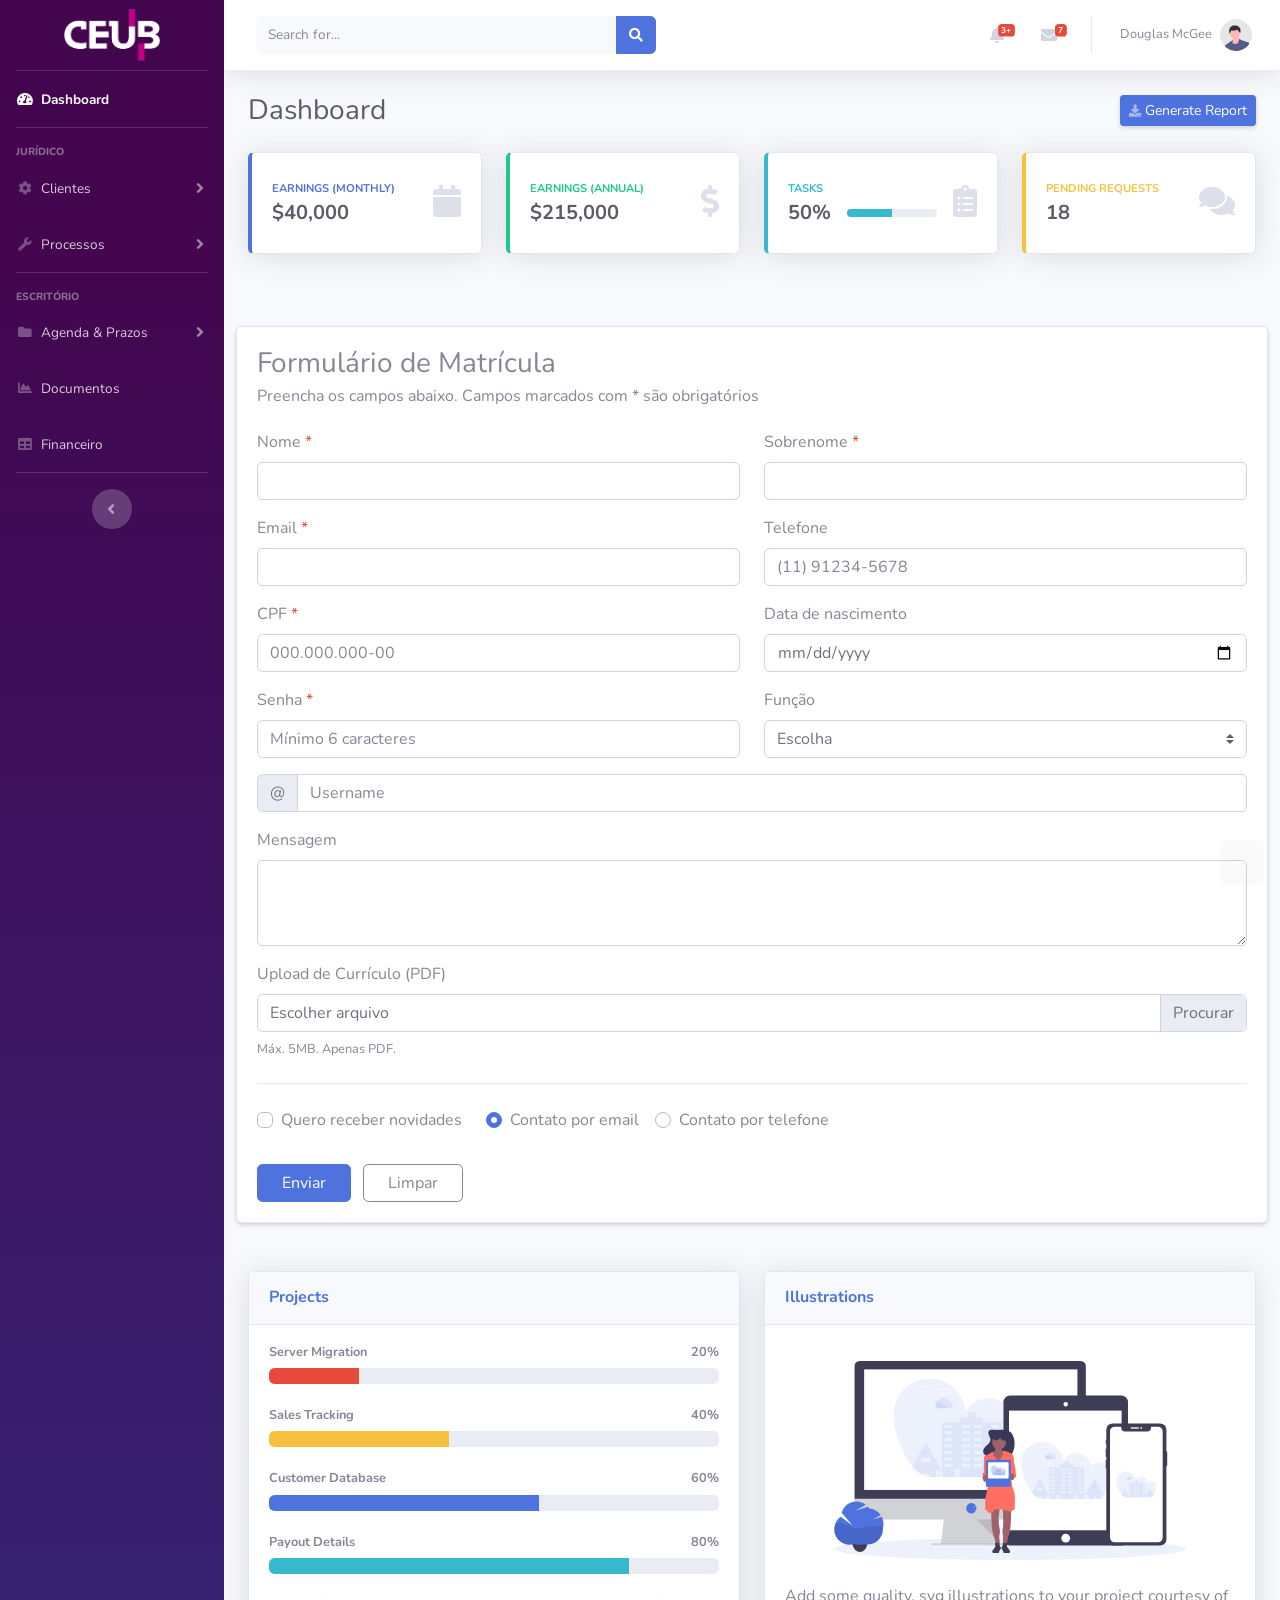
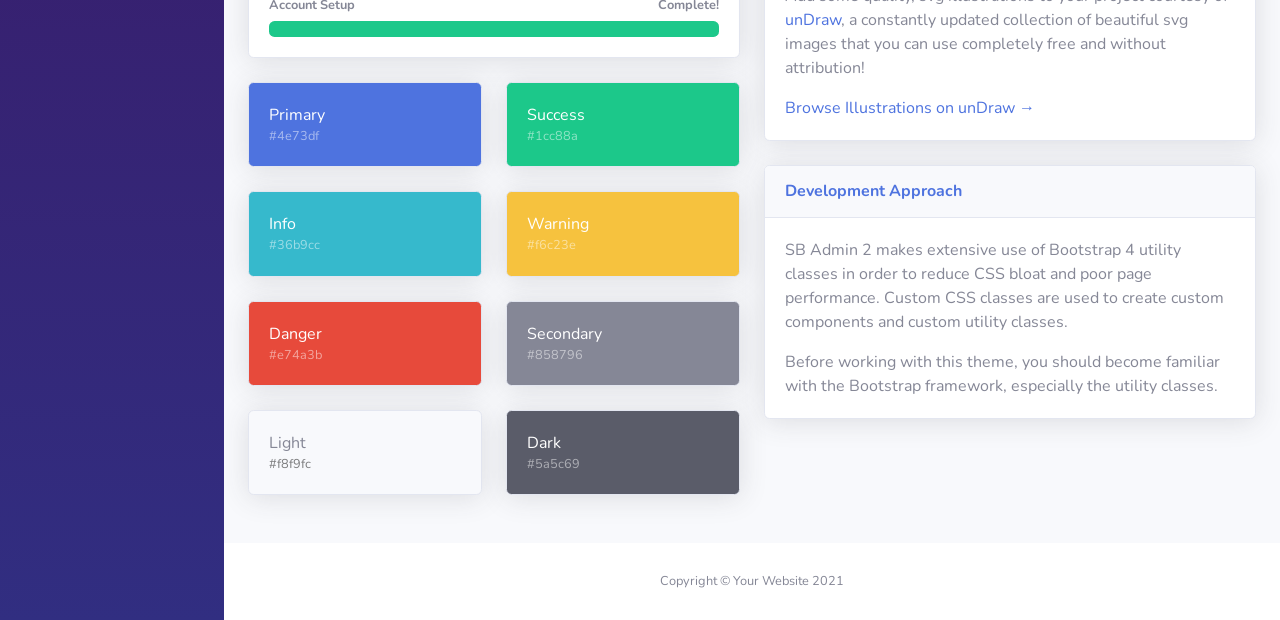
==== index.html @ 07733a58 "primeiro-commit" ====
<!DOCTYPE html>
<html lang="en">

<head>

    <meta charset="utf-8">
    <meta http-equiv="X-UA-Compatible" content="IE=edge">
    <meta name="viewport" content="width=device-width, initial-scale=1, shrink-to-fit=no">
    <meta name="description" content="">
    <meta name="author" content="">

    <title>CEUB</title>

    <!-- Custom fonts for this template-->
    <link href="vendor/fontawesome-free/css/all.min.css" rel="stylesheet" type="text/css">
    <link
        href="https://fonts.googleapis.com/css?family=Nunito:200,200i,300,300i,400,400i,600,600i,700,700i,800,800i,900,900i"
        rel="stylesheet">

    <!-- Custom styles for this template-->
    <link href="css/sb-admin-2.min.css" rel="stylesheet">

</head>

<body id="page-top">

    <!-- Page Wrapper -->
    <div id="wrapper">

        <!-- Sidebar -->
        <ul class="navbar-nav bg-gradient-primary sidebar sidebar-dark accordion" id="accordionSidebar">

            <a class="sidebar-brand d-flex align-items-center justify-content-center" href="index.html">
                <div class="sidebar-brand-icon">
                    <img src="./img/logo-ceub-negativa-colorida.webp" alt="logo" class="w-50">
                </div>
            </a>

            <hr class="sidebar-divider my-0">

            <li class="nav-item active">
                <a class="nav-link" href="index.html">
                    <i class="fas fa-fw fa-tachometer-alt"></i>
                    <span>Dashboard</span></a>
            </li>

            <hr class="sidebar-divider">

            <div class="sidebar-heading">
                Jurídico </div>

            <li class="nav-item">
                <a class="nav-link collapsed" href="#" data-toggle="collapse" data-target="#collapseTwo"
                    aria-expanded="true" aria-controls="collapseTwo">
                    <i class="fas fa-fw fa-cog"></i>
                    <span>Clientes</span>
                </a>
                <div id="collapseTwo" class="collapse" aria-labelledby="headingTwo" data-parent="#accordionSidebar">
                    <div class="bg-white py-2 collapse-inner rounded">
                        <h6 class="collapse-header">Gestão de Clientes:</h6>
                        <a class="collapse-item" href="buttons.html">Pessoa Física</a>
                        <a class="collapse-item" href="cards.html">Pessoa Jurídica</a>
                    </div>
                </div>
            </li>

            <li class="nav-item">
                <a class="nav-link collapsed" href="#" data-toggle="collapse" data-target="#collapseUtilities"
                    aria-expanded="true" aria-controls="collapseUtilities">
                    <i class="fas fa-fw fa-wrench"></i>
                    <span>Processos</span>
                </a>
                <div id="collapseUtilities" class="collapse" aria-labelledby="headingUtilities"
                    data-parent="#accordionSidebar">
                    <div class="bg-white py-2 collapse-inner rounded">
                        <h6 class="collapse-header">Andamentos:</h6>
                        <a class="collapse-item" href="utilities-color.html">Ativos</a>
                        <a class="collapse-item" href="utilities-border.html">Arquivados</a>
                        <a class="collapse-item" href="utilities-animation.html">Novo Processo</a>
                    </div>
                </div>
            </li>

            <hr class="sidebar-divider">

            <div class="sidebar-heading">
                Escritório </div>

            <li class="nav-item">
                <a class="nav-link collapsed" href="#" data-toggle="collapse" data-target="#collapsePages"
                    aria-expanded="true" aria-controls="collapsePages">
                    <i class="fas fa-fw fa-folder"></i>
                    <span>Agenda & Prazos</span>
                </a>
                <div id="collapsePages" class="collapse" aria-labelledby="headingPages" data-parent="#accordionSidebar">
                    <div class="bg-white py-2 collapse-inner rounded">
                        <h6 class="collapse-header">Compromissos:</h6>
                        <a class="collapse-item" href="login.html">Audiências</a>
                        <a class="collapse-item" href="register.html">Prazos Fatais</a>
                        <a class="collapse-item" href="forgot-password.html">Reuniões</a>
                    </div>
                </div>
            </li>

            <li class="nav-item">
                <a class="nav-link" href="charts.html">
                    <i class="fas fa-fw fa-chart-area"></i>
                    <span>Documentos</span></a>
            </li>

            <li class="nav-item">
                <a class="nav-link" href="tables.html">
                    <i class="fas fa-fw fa-table"></i>
                    <span>Financeiro</span></a>
            </li>

            <hr class="sidebar-divider d-none d-md-block">

            <div class="text-center d-none d-md-inline">
                <button class="rounded-circle border-0" id="sidebarToggle"></button>
            </div>

        </ul>
        <!-- End of Sidebar -->

        <!-- Content Wrapper -->
        <div id="content-wrapper" class="d-flex flex-column">

            <!-- Main Content -->
            <div id="content">

                <!-- Topbar -->
                <nav class="navbar navbar-expand navbar-light bg-white topbar mb-4 static-top shadow">

                    <!-- Sidebar Toggle (Topbar) -->
                    <button id="sidebarToggleTop" class="btn btn-link d-md-none rounded-circle mr-3">
                        <i class="fa fa-bars"></i>
                    </button>

                    <!-- Topbar Search -->
                    <form
                        class="d-none d-sm-inline-block form-inline mr-auto ml-md-3 my-2 my-md-0 mw-100 navbar-search">
                        <div class="input-group">
                            <input type="text" class="form-control bg-light border-0 small" placeholder="Search for..."
                                aria-label="Search" aria-describedby="basic-addon2">
                            <div class="input-group-append">
                                <button class="btn btn-primary" type="button">
                                    <i class="fas fa-search fa-sm"></i>
                                </button>
                            </div>
                        </div>
                    </form>

                    <!-- Topbar Navbar -->
                    <ul class="navbar-nav ml-auto">

                        <!-- Nav Item - Search Dropdown (Visible Only XS) -->
                        <li class="nav-item dropdown no-arrow d-sm-none">
                            <a class="nav-link dropdown-toggle" href="#" id="searchDropdown" role="button"
                                data-toggle="dropdown" aria-haspopup="true" aria-expanded="false">
                                <i class="fas fa-search fa-fw"></i>
                            </a>
                            <!-- Dropdown - Messages -->
                            <div class="dropdown-menu dropdown-menu-right p-3 shadow animated--grow-in"
                                aria-labelledby="searchDropdown">
                                <form class="form-inline mr-auto w-100 navbar-search">
                                    <div class="input-group">
                                        <input type="text" class="form-control bg-light border-0 small"
                                            placeholder="Search for..." aria-label="Search"
                                            aria-describedby="basic-addon2">
                                        <div class="input-group-append">
                                            <button class="btn btn-primary" type="button">
                                                <i class="fas fa-search fa-sm"></i>
                                            </button>
                                        </div>
                                    </div>
                                </form>
                            </div>
                        </li>

                        <!-- Nav Item - Alerts -->
                        <li class="nav-item dropdown no-arrow mx-1">
                            <a class="nav-link dropdown-toggle" href="#" id="alertsDropdown" role="button"
                                data-toggle="dropdown" aria-haspopup="true" aria-expanded="false">
                                <i class="fas fa-bell fa-fw"></i>
                                <!-- Counter - Alerts -->
                                <span class="badge badge-danger badge-counter">3+</span>
                            </a>
                            <!-- Dropdown - Alerts -->
                            <div class="dropdown-list dropdown-menu dropdown-menu-right shadow animated--grow-in"
                                aria-labelledby="alertsDropdown">
                                <h6 class="dropdown-header">
                                    Alerts Center
                                </h6>
                                <a class="dropdown-item d-flex align-items-center" href="#">
                                    <div class="mr-3">
                                        <div class="icon-circle bg-primary">
                                            <i class="fas fa-file-alt text-white"></i>
                                        </div>
                                    </div>
                                    <div>
                                        <div class="small text-gray-500">December 12, 2019</div>
                                        <span class="font-weight-bold">A new monthly report is ready to download!</span>
                                    </div>
                                </a>
                                <a class="dropdown-item d-flex align-items-center" href="#">
                                    <div class="mr-3">
                                        <div class="icon-circle bg-success">
                                            <i class="fas fa-donate text-white"></i>
                                        </div>
                                    </div>
                                    <div>
                                        <div class="small text-gray-500">December 7, 2019</div>
                                        $290.29 has been deposited into your account!
                                    </div>
                                </a>
                                <a class="dropdown-item d-flex align-items-center" href="#">
                                    <div class="mr-3">
                                        <div class="icon-circle bg-warning">
                                            <i class="fas fa-exclamation-triangle text-white"></i>
                                        </div>
                                    </div>
                                    <div>
                                        <div class="small text-gray-500">December 2, 2019</div>
                                        Spending Alert: We've noticed unusually high spending for your account.
                                    </div>
                                </a>
                                <a class="dropdown-item text-center small text-gray-500" href="#">Show All Alerts</a>
                            </div>
                        </li>

                        <!-- Nav Item - Messages -->
                        <li class="nav-item dropdown no-arrow mx-1">
                            <a class="nav-link dropdown-toggle" href="#" id="messagesDropdown" role="button"
                                data-toggle="dropdown" aria-haspopup="true" aria-expanded="false">
                                <i class="fas fa-envelope fa-fw"></i>
                                <!-- Counter - Messages -->
                                <span class="badge badge-danger badge-counter">7</span>
                            </a>
                            <!-- Dropdown - Messages -->
                            <div class="dropdown-list dropdown-menu dropdown-menu-right shadow animated--grow-in"
                                aria-labelledby="messagesDropdown">
                                <h6 class="dropdown-header">
                                    Message Center
                                </h6>
                                <a class="dropdown-item d-flex align-items-center" href="#">
                                    <div class="dropdown-list-image mr-3">
                                        <img class="rounded-circle" src="img/undraw_profile_1.svg"
                                            alt="...">
                                        <div class="status-indicator bg-success"></div>
                                    </div>
                                    <div class="font-weight-bold">
                                        <div class="text-truncate">Hi there! I am wondering if you can help me with a
                                            problem I've been having.</div>
                                        <div class="small text-gray-500">Emily Fowler · 58m</div>
                                    </div>
                                </a>
                                <a class="dropdown-item d-flex align-items-center" href="#">
                                    <div class="dropdown-list-image mr-3">
                                        <img class="rounded-circle" src="img/undraw_profile_2.svg"
                                            alt="...">
                                        <div class="status-indicator"></div>
                                    </div>
                                    <div>
                                        <div class="text-truncate">I have the photos that you ordered last month, how
                                            would you like them sent to you?</div>
                                        <div class="small text-gray-500">Jae Chun · 1d</div>
                                    </div>
                                </a>
                                <a class="dropdown-item d-flex align-items-center" href="#">
                                    <div class="dropdown-list-image mr-3">
                                        <img class="rounded-circle" src="img/undraw_profile_3.svg"
                                            alt="...">
                                        <div class="status-indicator bg-warning"></div>
                                    </div>
                                    <div>
                                        <div class="text-truncate">Last month's report looks great, I am very happy with
                                            the progress so far, keep up the good work!</div>
                                        <div class="small text-gray-500">Morgan Alvarez · 2d</div>
                                    </div>
                                </a>
                                <a class="dropdown-item d-flex align-items-center" href="#">
                                    <div class="dropdown-list-image mr-3">
                                        <img class="rounded-circle" src="https://source.unsplash.com/Mv9hjnEUHR4/60x60"
                                            alt="...">
                                        <div class="status-indicator bg-success"></div>
                                    </div>
                                    <div>
                                        <div class="text-truncate">Am I a good boy? The reason I ask is because someone
                                            told me that people say this to all dogs, even if they aren't good...</div>
                                        <div class="small text-gray-500">Chicken the Dog · 2w</div>
                                    </div>
                                </a>
                                <a class="dropdown-item text-center small text-gray-500" href="#">Read More Messages</a>
                            </div>
                        </li>

                        <div class="topbar-divider d-none d-sm-block"></div>

                        <!-- Nav Item - User Information -->
                        <li class="nav-item dropdown no-arrow">
                            <a class="nav-link dropdown-toggle" href="#" id="userDropdown" role="button"
                                data-toggle="dropdown" aria-haspopup="true" aria-expanded="false">
                                <span class="mr-2 d-none d-lg-inline text-gray-600 small">Douglas McGee</span>
                                <img class="img-profile rounded-circle"
                                    src="img/undraw_profile.svg">
                            </a>
                            <!-- Dropdown - User Information -->
                            <div class="dropdown-menu dropdown-menu-right shadow animated--grow-in"
                                aria-labelledby="userDropdown">
                                <a class="dropdown-item" href="#">
                                    <i class="fas fa-user fa-sm fa-fw mr-2 text-gray-400"></i>
                                    Profile
                                </a>
                                <a class="dropdown-item" href="#">
                                    <i class="fas fa-cogs fa-sm fa-fw mr-2 text-gray-400"></i>
                                    Settings
                                </a>
                                <a class="dropdown-item" href="#">
                                    <i class="fas fa-list fa-sm fa-fw mr-2 text-gray-400"></i>
                                    Activity Log
                                </a>
                                <div class="dropdown-divider"></div>
                                <a class="dropdown-item" href="#" data-toggle="modal" data-target="#logoutModal">
                                    <i class="fas fa-sign-out-alt fa-sm fa-fw mr-2 text-gray-400"></i>
                                    Logout
                                </a>
                            </div>
                        </li>

                    </ul>

                </nav>
                <!-- End of Topbar -->

                <!-- Begin Page Content -->
                <div class="container-fluid">

                    <!-- Page Heading -->
                    <div class="d-sm-flex align-items-center justify-content-between mb-4">
                        <h1 class="h3 mb-0 text-gray-800">Dashboard</h1>
                        <a href="#" class="d-none d-sm-inline-block btn btn-sm btn-primary shadow-sm"><i
                                class="fas fa-download fa-sm text-white-50"></i> Generate Report</a>
                    </div>

                    <!-- Content Row -->
                    <div class="row">

                        <!-- Earnings (Monthly) Card Example -->
                        <div class="col-xl-3 col-md-6 mb-4">
                            <div class="card border-left-primary shadow h-100 py-2">
                                <div class="card-body">
                                    <div class="row no-gutters align-items-center">
                                        <div class="col mr-2">
                                            <div class="text-xs font-weight-bold text-primary text-uppercase mb-1">
                                                Earnings (Monthly)</div>
                                            <div class="h5 mb-0 font-weight-bold text-gray-800">$40,000</div>
                                        </div>
                                        <div class="col-auto">
                                            <i class="fas fa-calendar fa-2x text-gray-300"></i>
                                        </div>
                                    </div>
                                </div>
                            </div>
                        </div>

                        <!-- Earnings (Monthly) Card Example -->
                        <div class="col-xl-3 col-md-6 mb-4">
                            <div class="card border-left-success shadow h-100 py-2">
                                <div class="card-body">
                                    <div class="row no-gutters align-items-center">
                                        <div class="col mr-2">
                                            <div class="text-xs font-weight-bold text-success text-uppercase mb-1">
                                                Earnings (Annual)</div>
                                            <div class="h5 mb-0 font-weight-bold text-gray-800">$215,000</div>
                                        </div>
                                        <div class="col-auto">
                                            <i class="fas fa-dollar-sign fa-2x text-gray-300"></i>
                                        </div>
                                    </div>
                                </div>
                            </div>
                        </div>

                        <!-- Earnings (Monthly) Card Example -->
                        <div class="col-xl-3 col-md-6 mb-4">
                            <div class="card border-left-info shadow h-100 py-2">
                                <div class="card-body">
                                    <div class="row no-gutters align-items-center">
                                        <div class="col mr-2">
                                            <div class="text-xs font-weight-bold text-info text-uppercase mb-1">Tasks
                                            </div>
                                            <div class="row no-gutters align-items-center">
                                                <div class="col-auto">
                                                    <div class="h5 mb-0 mr-3 font-weight-bold text-gray-800">50%</div>
                                                </div>
                                                <div class="col">
                                                    <div class="progress progress-sm mr-2">
                                                        <div class="progress-bar bg-info" role="progressbar"
                                                            style="width: 50%" aria-valuenow="50" aria-valuemin="0"
                                                            aria-valuemax="100"></div>
                                                    </div>
                                                </div>
                                            </div>
                                        </div>
                                        <div class="col-auto">
                                            <i class="fas fa-clipboard-list fa-2x text-gray-300"></i>
                                        </div>
                                    </div>
                                </div>
                            </div>
                        </div>

                        <!-- Pending Requests Card Example -->
                        <div class="col-xl-3 col-md-6 mb-4">
                            <div class="card border-left-warning shadow h-100 py-2">
                                <div class="card-body">
                                    <div class="row no-gutters align-items-center">
                                        <div class="col mr-2">
                                            <div class="text-xs font-weight-bold text-warning text-uppercase mb-1">
                                                Pending Requests</div>
                                            <div class="h5 mb-0 font-weight-bold text-gray-800">18</div>
                                        </div>
                                        <div class="col-auto">
                                            <i class="fas fa-comments fa-2x text-gray-300"></i>
                                        </div>
                                    </div>
                                </div>
                            </div>
                        </div>
                    </div>

                    <!-- Content Row -->    
                        <div class="row mt-5 mb-5">
                            <div class="card form-card shadow-sm w-100">
                                <div class="card-body">
                                    <h3 class="card-title">Formulário de Matrícula</h3>
                                    <h6 class="card-subtitle mb-4 text-body-secondary">Preencha os campos abaixo. Campos marcados com * são obrigatórios</h6>
                                    
                                    <form action="">
                                        <div class="row mb-3">
                                            <div class="col-md-6">
                                                <label for="nome" class="form-label">Nome <span class="text-danger">*</span></label>
                                                <input type="text" class="form-control" id="nome" required>
                                            </div>
                                            <div class="col-md-6">
                                                <label for="sobrenome" class="form-label">Sobrenome <span class="text-danger">*</span></label>
                                                <input type="text" class="form-control" id="sobrenome" required>
                                            </div>
                                        </div>
                                    
                                        <div class="row mb-3">
                                            <div class="col-md-6">
                                                <label for="email" class="form-label">Email <span class="text-danger">*</span></label>
                                                <input type="email" class="form-control" id="email" required>
                                            </div>
                                            <div class="col-md-6">
                                                <label for="telefone" class="form-label">Telefone</label>
                                                <input type="text" class="form-control" id="telefone" placeholder="(11) 91234-5678">
                                            </div>
                                        </div>
                                    
                                        <div class="row mb-3">
                                            <div class="col-md-6">
                                                <label for="cpf" class="form-label">CPF <span class="text-danger">*</span></label>
                                                <input type="text" class="form-control" id="cpf" placeholder="000.000.000-00" required>
                                            </div>
                                            <div class="col-md-6">
                                                <label for="dataNasc" class="form-label">Data de nascimento</label>
                                                <input type="date" class="form-control" id="dataNasc">
                                            </div>
                                        </div>
                                    
                                        <div class="row mb-3">
                                            <div class="col-md-6">
                                                <label for="senha" class="form-label">Senha <span class="text-danger">*</span></label>
                                                <input type="password" class="form-control" id="senha" placeholder="Mínimo 6 caracteres" required>
                                            </div>
                                            <div class="col-md-6">
                                                <label for="funcao" class="form-label">Função</label>
                                                <select class="custom-select" id="funcao">
                                                    <option selected>Escolha</option>
                                                    <option value="1">One</option>
                                                    <option value="2">Two</option>
                                                    <option value="3">Three</option>
                                                </select>
                                            </div>
                                        </div>
                                    
                                        <div class="row mb-3">
                                            <div class="col-12 mb-3">
                                                <div class="input-group">
                                                    <div class="input-group-prepend">
                                                        <span class="input-group-text" id="basic-addon1">@</span>
                                                    </div>
                                                    <input type="text" class="form-control" placeholder="Username" aria-label="Username" aria-describedby="basic-addon1">
                                                </div>
                                            </div>
                                            <div class="col-12">
                                                <label for="mensagem" class="form-label">Mensagem</label>
                                                <textarea class="form-control" id="mensagem" rows="3"></textarea>
                                            </div>
                                        </div>
                                    
                                        <div class="row mb-4">
                                            <div class="col-12">
                                                <label for="formFile" class="form-label">Upload de Currículo (PDF)</label>
                                                <div class="custom-file">
                                                    <input type="file" class="custom-file-input" id="formFile">
                                                    <label class="custom-file-label" for="formFile" data-browse="Procurar">Escolher arquivo</label>
                                                </div>
                                                <small id="fileHelpBlock" class="form-text text-muted mt-2">
                                                    Máx. 5MB. Apenas PDF.
                                                </small>
                                            </div>
                                        </div>
                                    
                                        <hr class="mb-4">
                                    
                                        <div class="row mb-4">
                                            <div class="col-12 d-flex flex-wrap align-items-center">
                                                
                                                <div class="custom-control custom-checkbox mr-4 mb-2">
                                                    <input type="checkbox" class="custom-control-input" id="novidades">
                                                    <label class="custom-control-label" for="novidades">Quero receber novidades</label>
                                                </div>
                                    
                                                <div class="d-flex align-items-center mb-2">
                                                    <div class="custom-control custom-radio mr-3">
                                                        <input type="radio" id="contatoEmail" name="tipoContato" class="custom-control-input" checked>
                                                        <label class="custom-control-label" for="contatoEmail">Contato por email</label>
                                                    </div>
                                                    
                                                    <div class="custom-control custom-radio">
                                                        <input type="radio" id="contatoTelefone" name="tipoContato" class="custom-control-input">
                                                        <label class="custom-control-label" for="contatoTelefone">Contato por telefone</label>
                                                    </div>
                                                </div>
                                    
                                            </div>
                                        </div>
                                    
                                        <div class="row">
                                            <div class="col-12">
                                                <button type="submit" class="btn btn-primary px-4 mr-2">Enviar</button>
                                                <button type="reset" class="btn btn-outline-secondary px-4">Limpar</button>
                                            </div>
                                        </div>
                                    </form>
                                </div>
                            </div>
                        </div>
                        

                    <!-- Content Row -->
                    <div class="row">

                        <!-- Content Column -->
                        <div class="col-lg-6 mb-4">

                            <!-- Project Card Example -->
                            <div class="card shadow mb-4">
                                <div class="card-header py-3">
                                    <h6 class="m-0 font-weight-bold text-primary">Projects</h6>
                                </div>
                                <div class="card-body">
                                    <h4 class="small font-weight-bold">Server Migration <span
                                            class="float-right">20%</span></h4>
                                    <div class="progress mb-4">
                                        <div class="progress-bar bg-danger" role="progressbar" style="width: 20%"
                                            aria-valuenow="20" aria-valuemin="0" aria-valuemax="100"></div>
                                    </div>
                                    <h4 class="small font-weight-bold">Sales Tracking <span
                                            class="float-right">40%</span></h4>
                                    <div class="progress mb-4">
                                        <div class="progress-bar bg-warning" role="progressbar" style="width: 40%"
                                            aria-valuenow="40" aria-valuemin="0" aria-valuemax="100"></div>
                                    </div>
                                    <h4 class="small font-weight-bold">Customer Database <span
                                            class="float-right">60%</span></h4>
                                    <div class="progress mb-4">
                                        <div class="progress-bar" role="progressbar" style="width: 60%"
                                            aria-valuenow="60" aria-valuemin="0" aria-valuemax="100"></div>
                                    </div>
                                    <h4 class="small font-weight-bold">Payout Details <span
                                            class="float-right">80%</span></h4>
                                    <div class="progress mb-4">
                                        <div class="progress-bar bg-info" role="progressbar" style="width: 80%"
                                            aria-valuenow="80" aria-valuemin="0" aria-valuemax="100"></div>
                                    </div>
                                    <h4 class="small font-weight-bold">Account Setup <span
                                            class="float-right">Complete!</span></h4>
                                    <div class="progress">
                                        <div class="progress-bar bg-success" role="progressbar" style="width: 100%"
                                            aria-valuenow="100" aria-valuemin="0" aria-valuemax="100"></div>
                                    </div>
                                </div>
                            </div>

                            <!-- Color System -->
                            <div class="row">
                                <div class="col-lg-6 mb-4">
                                    <div class="card bg-primary text-white shadow">
                                        <div class="card-body">
                                            Primary
                                            <div class="text-white-50 small">#4e73df</div>
                                        </div>
                                    </div>
                                </div>
                                <div class="col-lg-6 mb-4">
                                    <div class="card bg-success text-white shadow">
                                        <div class="card-body">
                                            Success
                                            <div class="text-white-50 small">#1cc88a</div>
                                        </div>
                                    </div>
                                </div>
                                <div class="col-lg-6 mb-4">
                                    <div class="card bg-info text-white shadow">
                                        <div class="card-body">
                                            Info
                                            <div class="text-white-50 small">#36b9cc</div>
                                        </div>
                                    </div>
                                </div>
                                <div class="col-lg-6 mb-4">
                                    <div class="card bg-warning text-white shadow">
                                        <div class="card-body">
                                            Warning
                                            <div class="text-white-50 small">#f6c23e</div>
                                        </div>
                                    </div>
                                </div>
                                <div class="col-lg-6 mb-4">
                                    <div class="card bg-danger text-white shadow">
                                        <div class="card-body">
                                            Danger
                                            <div class="text-white-50 small">#e74a3b</div>
                                        </div>
                                    </div>
                                </div>
                                <div class="col-lg-6 mb-4">
                                    <div class="card bg-secondary text-white shadow">
                                        <div class="card-body">
                                            Secondary
                                            <div class="text-white-50 small">#858796</div>
                                        </div>
                                    </div>
                                </div>
                                <div class="col-lg-6 mb-4">
                                    <div class="card bg-light text-black shadow">
                                        <div class="card-body">
                                            Light
                                            <div class="text-black-50 small">#f8f9fc</div>
                                        </div>
                                    </div>
                                </div>
                                <div class="col-lg-6 mb-4">
                                    <div class="card bg-dark text-white shadow">
                                        <div class="card-body">
                                            Dark
                                            <div class="text-white-50 small">#5a5c69</div>
                                        </div>
                                    </div>
                                </div>
                            </div>

                        </div>

                        <div class="col-lg-6 mb-4">

                            <!-- Illustrations -->
                            <div class="card shadow mb-4">
                                <div class="card-header py-3">
                                    <h6 class="m-0 font-weight-bold text-primary">Illustrations</h6>
                                </div>
                                <div class="card-body">
                                    <div class="text-center">
                                        <img class="img-fluid px-3 px-sm-4 mt-3 mb-4" style="width: 25rem;"
                                            src="img/undraw_posting_photo.svg" alt="...">
                                    </div>
                                    <p>Add some quality, svg illustrations to your project courtesy of <a
                                            target="_blank" rel="nofollow" href="https://undraw.co/">unDraw</a>, a
                                        constantly updated collection of beautiful svg images that you can use
                                        completely free and without attribution!</p>
                                    <a target="_blank" rel="nofollow" href="https://undraw.co/">Browse Illustrations on
                                        unDraw &rarr;</a>
                                </div>
                            </div>

                            <!-- Approach -->
                            <div class="card shadow mb-4">
                                <div class="card-header py-3">
                                    <h6 class="m-0 font-weight-bold text-primary">Development Approach</h6>
                                </div>
                                <div class="card-body">
                                    <p>SB Admin 2 makes extensive use of Bootstrap 4 utility classes in order to reduce
                                        CSS bloat and poor page performance. Custom CSS classes are used to create
                                        custom components and custom utility classes.</p>
                                    <p class="mb-0">Before working with this theme, you should become familiar with the
                                        Bootstrap framework, especially the utility classes.</p>
                                </div>
                            </div>

                        </div>
                    </div>

                </div>
                <!-- /.container-fluid -->

            </div>
            <!-- End of Main Content -->

            <!-- Footer -->
            <footer class="sticky-footer bg-white">
                <div class="container my-auto">
                    <div class="copyright text-center my-auto">
                        <span>Copyright &copy; Your Website 2021</span>
                    </div>
                </div>
            </footer>
            <!-- End of Footer -->

        </div>
        <!-- End of Content Wrapper -->

    </div>
    <!-- End of Page Wrapper -->

    <!-- Scroll to Top Button-->
    <a class="scroll-to-top rounded" href="#page-top">
        <i class="fas fa-angle-up"></i>
    </a>

    <!-- Logout Modal-->
    <div class="modal fade" id="logoutModal" tabindex="-1" role="dialog" aria-labelledby="exampleModalLabel"
        aria-hidden="true">
        <div class="modal-dialog" role="document">
            <div class="modal-content">
                <div class="modal-header">
                    <h5 class="modal-title" id="exampleModalLabel">Ready to Leave?</h5>
                    <button class="close" type="button" data-dismiss="modal" aria-label="Close">
                        <span aria-hidden="true">×</span>
                    </button>
                </div>
                <div class="modal-body">Select "Logout" below if you are ready to end your current session.</div>
                <div class="modal-footer">
                    <button class="btn btn-secondary" type="button" data-dismiss="modal">Cancel</button>
                    <a class="btn btn-primary" href="login.html">Logout</a>
                </div>
            </div>
        </div>
    </div>

    <!-- Bootstrap core JavaScript-->
    <script src="vendor/jquery/jquery.min.js"></script>
    <script src="vendor/bootstrap/js/bootstrap.bundle.min.js"></script>

    <!-- Core plugin JavaScript-->
    <script src="vendor/jquery-easing/jquery.easing.min.js"></script>

    <!-- Custom scripts for all pages-->
    <script src="js/sb-admin-2.min.js"></script>

    <!-- Page level plugins -->
    <script src="vendor/chart.js/Chart.min.js"></script>

    <!-- Page level custom scripts -->
    <script src="js/demo/chart-area-demo.js"></script>
    <script src="js/demo/chart-pie-demo.js"></script>

</body>

</html>
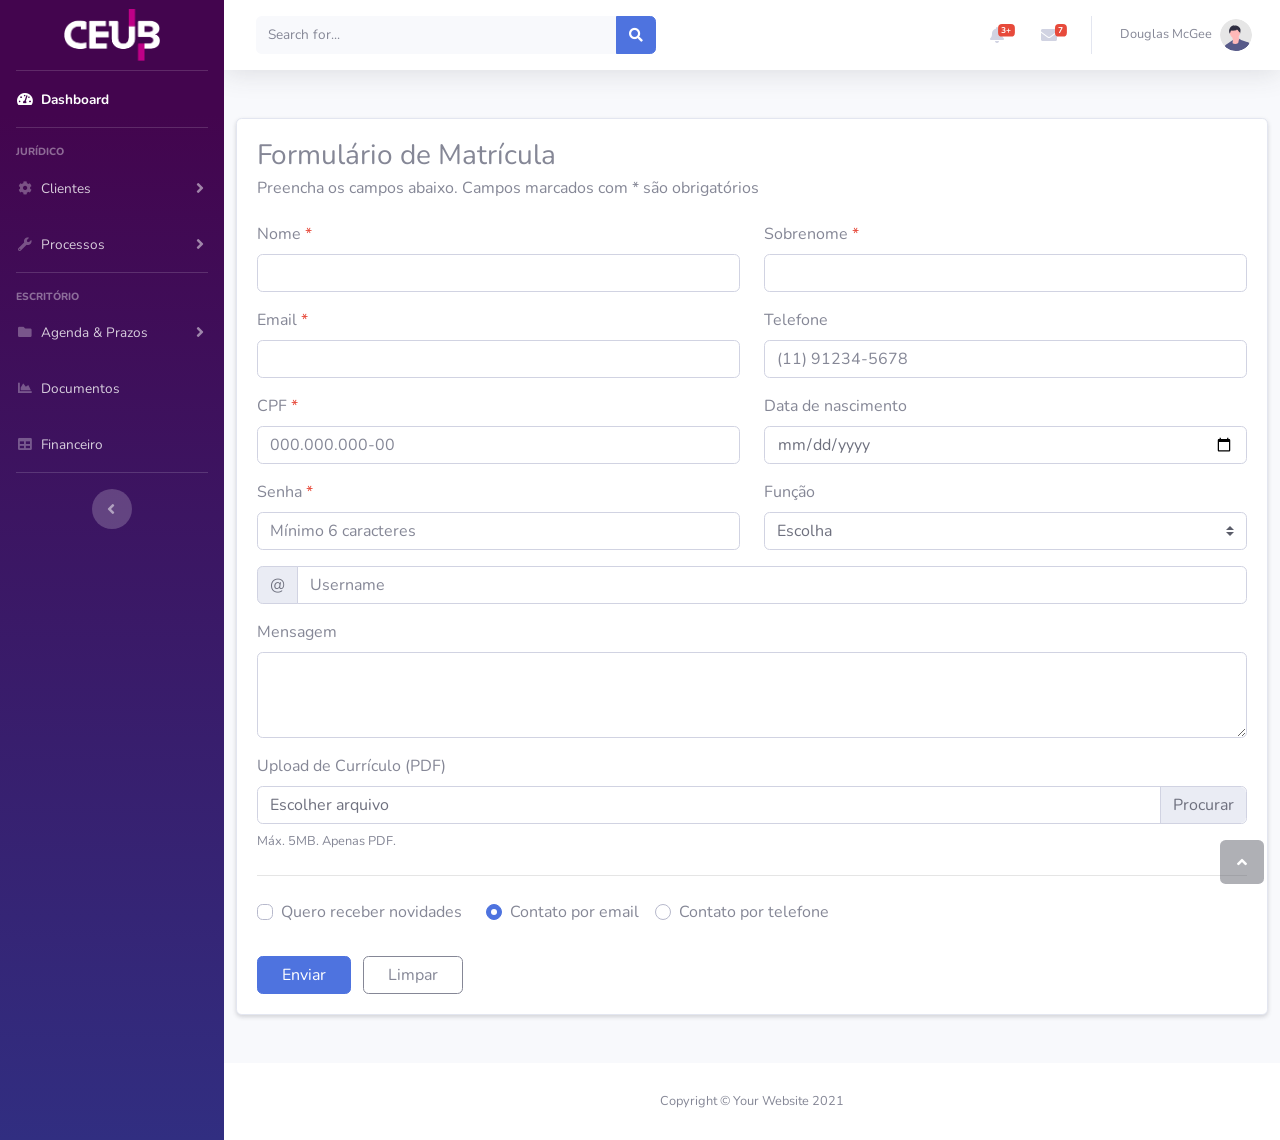
==== commit 15ac3dee: "Adicionando a tabela e outras funcionalidades" ====
--- a/index.html
+++ b/index.html
@@ -334,102 +334,7 @@
                 <!-- End of Topbar -->
 
                 <!-- Begin Page Content -->
-                <div class="container-fluid">
-
-                    <!-- Page Heading -->
-                    <div class="d-sm-flex align-items-center justify-content-between mb-4">
-                        <h1 class="h3 mb-0 text-gray-800">Dashboard</h1>
-                        <a href="#" class="d-none d-sm-inline-block btn btn-sm btn-primary shadow-sm"><i
-                                class="fas fa-download fa-sm text-white-50"></i> Generate Report</a>
-                    </div>
-
-                    <!-- Content Row -->
-                    <div class="row">
-
-                        <!-- Earnings (Monthly) Card Example -->
-                        <div class="col-xl-3 col-md-6 mb-4">
-                            <div class="card border-left-primary shadow h-100 py-2">
-                                <div class="card-body">
-                                    <div class="row no-gutters align-items-center">
-                                        <div class="col mr-2">
-                                            <div class="text-xs font-weight-bold text-primary text-uppercase mb-1">
-                                                Earnings (Monthly)</div>
-                                            <div class="h5 mb-0 font-weight-bold text-gray-800">$40,000</div>
-                                        </div>
-                                        <div class="col-auto">
-                                            <i class="fas fa-calendar fa-2x text-gray-300"></i>
-                                        </div>
-                                    </div>
-                                </div>
-                            </div>
-                        </div>
-
-                        <!-- Earnings (Monthly) Card Example -->
-                        <div class="col-xl-3 col-md-6 mb-4">
-                            <div class="card border-left-success shadow h-100 py-2">
-                                <div class="card-body">
-                                    <div class="row no-gutters align-items-center">
-                                        <div class="col mr-2">
-                                            <div class="text-xs font-weight-bold text-success text-uppercase mb-1">
-                                                Earnings (Annual)</div>
-                                            <div class="h5 mb-0 font-weight-bold text-gray-800">$215,000</div>
-                                        </div>
-                                        <div class="col-auto">
-                                            <i class="fas fa-dollar-sign fa-2x text-gray-300"></i>
-                                        </div>
-                                    </div>
-                                </div>
-                            </div>
-                        </div>
-
-                        <!-- Earnings (Monthly) Card Example -->
-                        <div class="col-xl-3 col-md-6 mb-4">
-                            <div class="card border-left-info shadow h-100 py-2">
-                                <div class="card-body">
-                                    <div class="row no-gutters align-items-center">
-                                        <div class="col mr-2">
-                                            <div class="text-xs font-weight-bold text-info text-uppercase mb-1">Tasks
-                                            </div>
-                                            <div class="row no-gutters align-items-center">
-                                                <div class="col-auto">
-                                                    <div class="h5 mb-0 mr-3 font-weight-bold text-gray-800">50%</div>
-                                                </div>
-                                                <div class="col">
-                                                    <div class="progress progress-sm mr-2">
-                                                        <div class="progress-bar bg-info" role="progressbar"
-                                                            style="width: 50%" aria-valuenow="50" aria-valuemin="0"
-                                                            aria-valuemax="100"></div>
-                                                    </div>
-                                                </div>
-                                            </div>
-                                        </div>
-                                        <div class="col-auto">
-                                            <i class="fas fa-clipboard-list fa-2x text-gray-300"></i>
-                                        </div>
-                                    </div>
-                                </div>
-                            </div>
-                        </div>
-
-                        <!-- Pending Requests Card Example -->
-                        <div class="col-xl-3 col-md-6 mb-4">
-                            <div class="card border-left-warning shadow h-100 py-2">
-                                <div class="card-body">
-                                    <div class="row no-gutters align-items-center">
-                                        <div class="col mr-2">
-                                            <div class="text-xs font-weight-bold text-warning text-uppercase mb-1">
-                                                Pending Requests</div>
-                                            <div class="h5 mb-0 font-weight-bold text-gray-800">18</div>
-                                        </div>
-                                        <div class="col-auto">
-                                            <i class="fas fa-comments fa-2x text-gray-300"></i>
-                                        </div>
-                                    </div>
-                                </div>
-                            </div>
-                        </div>
-                    </div>
-
+                <div class="container-fluid">                    
                     <!-- Content Row -->    
                         <div class="row mt-5 mb-5">
                             <div class="card form-card shadow-sm w-100">
@@ -437,7 +342,7 @@
                                     <h3 class="card-title">Formulário de Matrícula</h3>
                                     <h6 class="card-subtitle mb-4 text-body-secondary">Preencha os campos abaixo. Campos marcados com * são obrigatórios</h6>
                                     
-                                    <form action="">
+                                    <form action="./tables.html">
                                         <div class="row mb-3">
                                             <div class="col-md-6">
                                                 <label for="nome" class="form-label">Nome <span class="text-danger">*</span></label>
@@ -550,164 +455,7 @@
                                 </div>
                             </div>
                         </div>
-                        
-
-                    <!-- Content Row -->
-                    <div class="row">
-
-                        <!-- Content Column -->
-                        <div class="col-lg-6 mb-4">
-
-                            <!-- Project Card Example -->
-                            <div class="card shadow mb-4">
-                                <div class="card-header py-3">
-                                    <h6 class="m-0 font-weight-bold text-primary">Projects</h6>
-                                </div>
-                                <div class="card-body">
-                                    <h4 class="small font-weight-bold">Server Migration <span
-                                            class="float-right">20%</span></h4>
-                                    <div class="progress mb-4">
-                                        <div class="progress-bar bg-danger" role="progressbar" style="width: 20%"
-                                            aria-valuenow="20" aria-valuemin="0" aria-valuemax="100"></div>
-                                    </div>
-                                    <h4 class="small font-weight-bold">Sales Tracking <span
-                                            class="float-right">40%</span></h4>
-                                    <div class="progress mb-4">
-                                        <div class="progress-bar bg-warning" role="progressbar" style="width: 40%"
-                                            aria-valuenow="40" aria-valuemin="0" aria-valuemax="100"></div>
-                                    </div>
-                                    <h4 class="small font-weight-bold">Customer Database <span
-                                            class="float-right">60%</span></h4>
-                                    <div class="progress mb-4">
-                                        <div class="progress-bar" role="progressbar" style="width: 60%"
-                                            aria-valuenow="60" aria-valuemin="0" aria-valuemax="100"></div>
-                                    </div>
-                                    <h4 class="small font-weight-bold">Payout Details <span
-                                            class="float-right">80%</span></h4>
-                                    <div class="progress mb-4">
-                                        <div class="progress-bar bg-info" role="progressbar" style="width: 80%"
-                                            aria-valuenow="80" aria-valuemin="0" aria-valuemax="100"></div>
-                                    </div>
-                                    <h4 class="small font-weight-bold">Account Setup <span
-                                            class="float-right">Complete!</span></h4>
-                                    <div class="progress">
-                                        <div class="progress-bar bg-success" role="progressbar" style="width: 100%"
-                                            aria-valuenow="100" aria-valuemin="0" aria-valuemax="100"></div>
-                                    </div>
-                                </div>
-                            </div>
-
-                            <!-- Color System -->
-                            <div class="row">
-                                <div class="col-lg-6 mb-4">
-                                    <div class="card bg-primary text-white shadow">
-                                        <div class="card-body">
-                                            Primary
-                                            <div class="text-white-50 small">#4e73df</div>
-                                        </div>
-                                    </div>
-                                </div>
-                                <div class="col-lg-6 mb-4">
-                                    <div class="card bg-success text-white shadow">
-                                        <div class="card-body">
-                                            Success
-                                            <div class="text-white-50 small">#1cc88a</div>
-                                        </div>
-                                    </div>
-                                </div>
-                                <div class="col-lg-6 mb-4">
-                                    <div class="card bg-info text-white shadow">
-                                        <div class="card-body">
-                                            Info
-                                            <div class="text-white-50 small">#36b9cc</div>
-                                        </div>
-                                    </div>
-                                </div>
-                                <div class="col-lg-6 mb-4">
-                                    <div class="card bg-warning text-white shadow">
-                                        <div class="card-body">
-                                            Warning
-                                            <div class="text-white-50 small">#f6c23e</div>
-                                        </div>
-                                    </div>
-                                </div>
-                                <div class="col-lg-6 mb-4">
-                                    <div class="card bg-danger text-white shadow">
-                                        <div class="card-body">
-                                            Danger
-                                            <div class="text-white-50 small">#e74a3b</div>
-                                        </div>
-                                    </div>
-                                </div>
-                                <div class="col-lg-6 mb-4">
-                                    <div class="card bg-secondary text-white shadow">
-                                        <div class="card-body">
-                                            Secondary
-                                            <div class="text-white-50 small">#858796</div>
-                                        </div>
-                                    </div>
-                                </div>
-                                <div class="col-lg-6 mb-4">
-                                    <div class="card bg-light text-black shadow">
-                                        <div class="card-body">
-                                            Light
-                                            <div class="text-black-50 small">#f8f9fc</div>
-                                        </div>
-                                    </div>
-                                </div>
-                                <div class="col-lg-6 mb-4">
-                                    <div class="card bg-dark text-white shadow">
-                                        <div class="card-body">
-                                            Dark
-                                            <div class="text-white-50 small">#5a5c69</div>
-                                        </div>
-                                    </div>
-                                </div>
-                            </div>
-
-                        </div>
-
-                        <div class="col-lg-6 mb-4">
-
-                            <!-- Illustrations -->
-                            <div class="card shadow mb-4">
-                                <div class="card-header py-3">
-                                    <h6 class="m-0 font-weight-bold text-primary">Illustrations</h6>
-                                </div>
-                                <div class="card-body">
-                                    <div class="text-center">
-                                        <img class="img-fluid px-3 px-sm-4 mt-3 mb-4" style="width: 25rem;"
-                                            src="img/undraw_posting_photo.svg" alt="...">
-                                    </div>
-                                    <p>Add some quality, svg illustrations to your project courtesy of <a
-                                            target="_blank" rel="nofollow" href="https://undraw.co/">unDraw</a>, a
-                                        constantly updated collection of beautiful svg images that you can use
-                                        completely free and without attribution!</p>
-                                    <a target="_blank" rel="nofollow" href="https://undraw.co/">Browse Illustrations on
-                                        unDraw &rarr;</a>
-                                </div>
-                            </div>
-
-                            <!-- Approach -->
-                            <div class="card shadow mb-4">
-                                <div class="card-header py-3">
-                                    <h6 class="m-0 font-weight-bold text-primary">Development Approach</h6>
-                                </div>
-                                <div class="card-body">
-                                    <p>SB Admin 2 makes extensive use of Bootstrap 4 utility classes in order to reduce
-                                        CSS bloat and poor page performance. Custom CSS classes are used to create
-                                        custom components and custom utility classes.</p>
-                                    <p class="mb-0">Before working with this theme, you should become familiar with the
-                                        Bootstrap framework, especially the utility classes.</p>
-                                </div>
-                            </div>
-
-                        </div>
-                    </div>
-
-                </div>
-                <!-- /.container-fluid -->
-
+                       
             </div>
             <!-- End of Main Content -->
 
